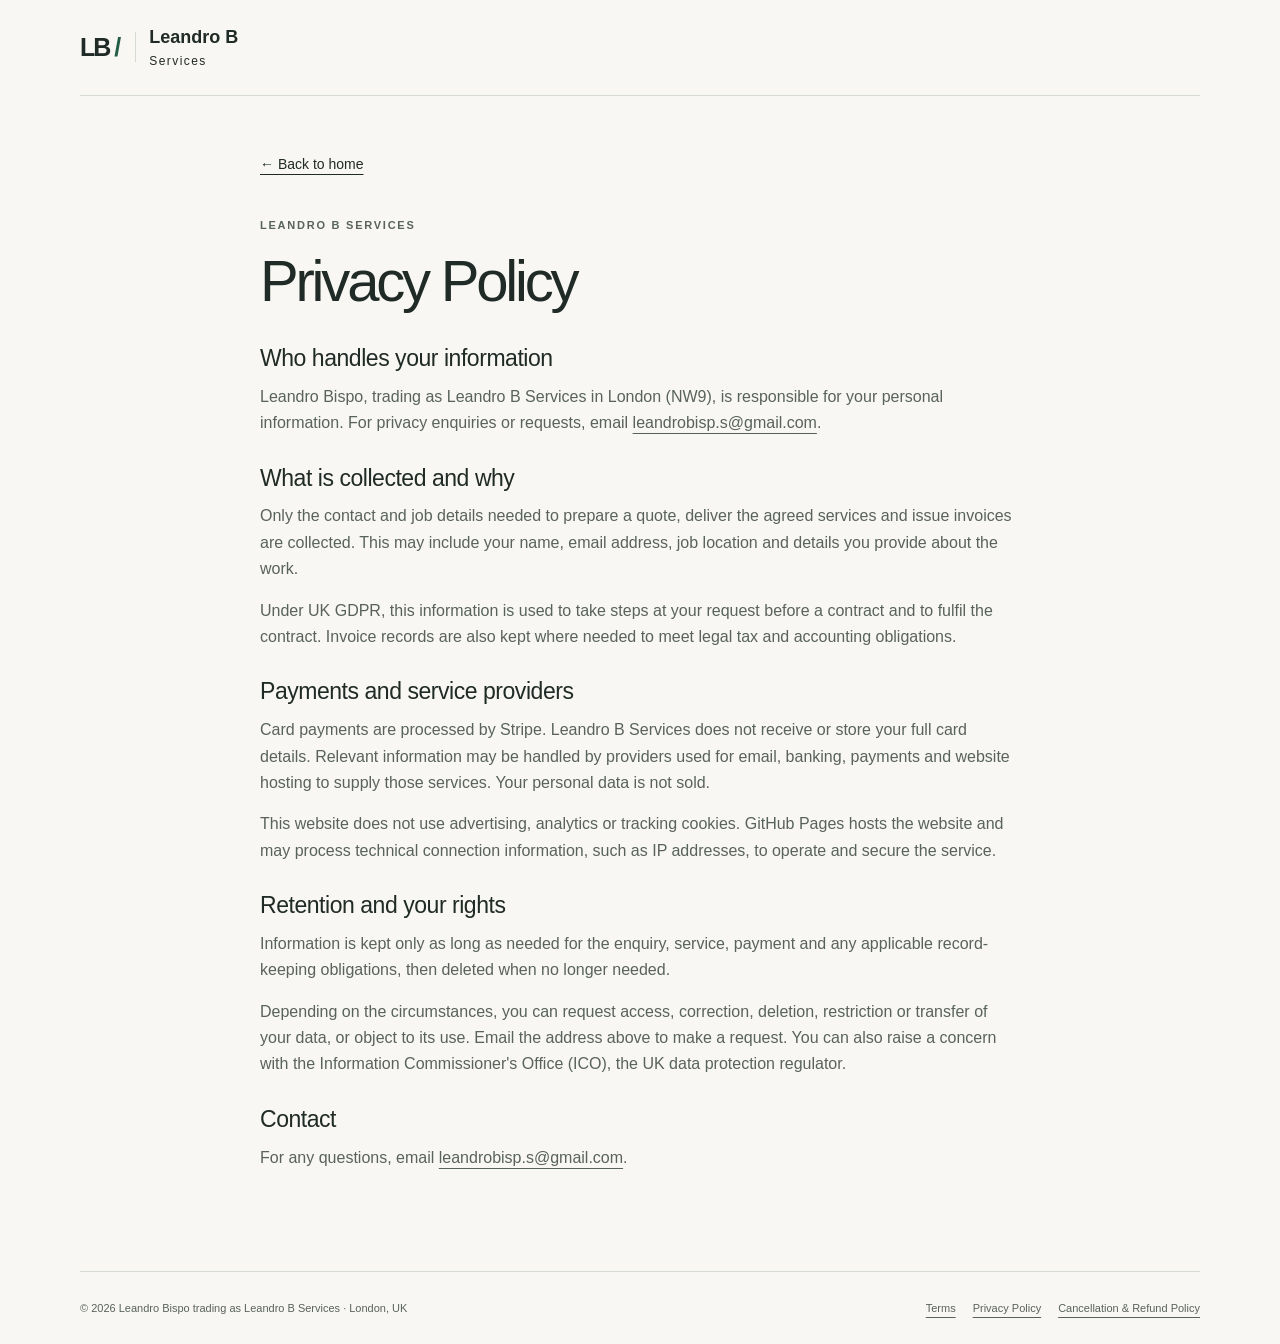
==== privacy.html @ 5bfb787a "Build Leandro B Services static website" ====
<!doctype html>
<html lang="en-GB"><head><meta charset="utf-8"><meta name="viewport" content="width=device-width, initial-scale=1"><title>Privacy Policy | Leandro B Services</title><meta name="description" content="How Leandro B Services uses contact and job information to quote, deliver services and invoice."><link rel="icon" href="favicon.svg" type="image/svg+xml"><link rel="stylesheet" href="styles.css"><script src="payments.js" defer></script></head>
<body><a class="skip" href="#main">Skip to content</a><header class="header wrap"><a class="brand" href="index.html"><span class="brand-mark" aria-hidden="true">LB<span> /</span></span><span>Leandro B<span class="brand-sub">Services</span></span></a></header>
<main id="main" class="policy wrap"><a class="back" href="index.html">← Back to home</a><p class="eyebrow">Leandro B Services</p><h1>Privacy Policy</h1><h2>Who handles your information</h2><p>Leandro Bispo, trading as Leandro B Services in London (NW9), is responsible for your personal information. For privacy enquiries or requests, email <a href="mailto:leandrobisp.s@gmail.com">leandrobisp.s@gmail.com</a>.</p>
<h2>What is collected and why</h2><p>Only the contact and job details needed to prepare a quote, deliver the agreed services and issue invoices are collected. This may include your name, email address, job location and details you provide about the work.</p><p>Under UK GDPR, this information is used to take steps at your request before a contract and to fulfil the contract. Invoice records are also kept where needed to meet legal tax and accounting obligations.</p>
<h2>Payments and service providers</h2><p>Card payments are processed by Stripe. Leandro B Services does not receive or store your full card details. Relevant information may be handled by providers used for email, banking, payments and website hosting to supply those services. Your personal data is not sold.</p><p>This website does not use advertising, analytics or tracking cookies. GitHub Pages hosts the website and may process technical connection information, such as IP addresses, to operate and secure the service.</p>
<h2>Retention and your rights</h2><p>Information is kept only as long as needed for the enquiry, service, payment and any applicable record-keeping obligations, then deleted when no longer needed.</p><p>Depending on the circumstances, you can request access, correction, deletion, restriction or transfer of your data, or object to its use. Email the address above to make a request. You can also raise a concern with the Information Commissioner's Office (ICO), the UK data protection regulator.</p><h2>Contact</h2><p>For any questions, email <a href="mailto:leandrobisp.s@gmail.com">leandrobisp.s@gmail.com</a>.</p></main>
<footer class="footer wrap"><p>© <span data-year>2026</span> Leandro Bispo trading as Leandro B Services · London, UK</p><nav aria-label="Policies"><a href="terms.html">Terms</a><a href="privacy.html">Privacy Policy</a><a href="refunds.html">Cancellation &amp; Refund Policy</a></nav></footer></body></html>
---- styles.css ----
:root{--paper:#f8f7f3;--ink:#202a26;--muted:#59625c;--accent:#235d47;--line:#d6dbd2;--soft:#edf0e9;--white:#fff; font-family:Arial,Helvetica,sans-serif;color:var(--ink);background:var(--paper);font-synthesis:none}*{box-sizing:border-box}html{scroll-behavior:smooth;scroll-padding-top:24px}body{margin:0;font-size:16px;line-height:1.65}a{color:inherit;text-underline-offset:5px}a:hover{color:var(--accent)}a:focus-visible{outline:3px solid var(--accent);outline-offset:5px}h1,h2,h3,p{margin:0}h1,h2,h3{line-height:1.12;font-weight:500}h1{font-size:clamp(48px,7.3vw,96px);letter-spacing:-.055em}h1 span{color:var(--accent)}h2{font-size:clamp(30px,3.5vw,43px);letter-spacing:-.04em}h3{font-size:23px;letter-spacing:-.025em}.wrap{width:min(1120px,calc(100% - 64px));margin-inline:auto}.header{display:flex;justify-content:space-between;align-items:center;gap:24px;padding-block:27px;border-bottom:1px solid var(--line)}.brand{display:flex;align-items:center;gap:13px;text-decoration:none;font-size:18px;font-weight:600;line-height:1.2}.brand-mark{font-size:25px;letter-spacing:-2px;border-right:1px solid var(--line);padding-right:16px}.brand-mark span{color:var(--accent)}.brand-sub{display:block;font-size:12px;font-weight:400;letter-spacing:.12em;margin-top:5px}.header nav{display:flex;gap:32px;font-size:14px}.header nav a{text-decoration:none}.header nav a:hover{text-decoration:underline}.hero{padding-top:68px}.eyebrow{text-transform:uppercase;font-size:11px;letter-spacing:.16em;font-weight:600;color:var(--accent);margin-bottom:23px}.dot{display:inline-block;width:7px;height:7px;background:var(--accent);border-radius:50%;margin-right:8px}.hero-summary{font-size:19px;color:var(--muted);max-width:620px;margin:26px 0 27px}.button{display:inline-flex;gap:38px;align-items:center;justify-content:space-between;background:var(--accent);color:white;border-radius:4px;padding:14px 22px;text-decoration:none;font-size:14px;font-weight:600;min-height:48px}.button:hover{background:#174432;color:white}.hero-bottom{display:flex;justify-content:space-between;gap:18px;margin-top:58px;padding:22px 0;border-top:1px solid var(--line);font-size:12px;color:var(--muted)}.hero-bottom a{text-decoration:none}.hero-bottom a span{margin-left:24px}.section{padding-block:76px}.services{background:var(--soft);border-block:1px solid var(--line)}.section-heading{display:flex;justify-content:space-between;align-items:end;gap:30px;margin-bottom:33px}.section-heading .eyebrow{margin-bottom:15px}.section-heading>p{font-size:14px;color:var(--muted)}.cards{display:grid;grid-template-columns:repeat(3,1fr);gap:18px}.card{background:var(--paper);border:1px solid var(--line);border-radius:6px;padding:28px 25px 30px}.card-top{display:flex;align-items:center;justify-content:space-between;margin-bottom:36px;color:var(--muted);font-size:12px}.card svg{width:39px;height:39px;fill:none;stroke:var(--accent);stroke-width:1.5;stroke-linecap:round;stroke-linejoin:round}.card h3{font-size:22px}.card p{margin-top:15px;font-size:14px;color:var(--muted);min-height:47px}.card ul{list-style:none;margin:23px 0 0;padding:20px 0 0;border-top:1px solid var(--line);font-size:13px}.card li+li{margin-top:7px}.card li::before{content:'↗';color:var(--accent);margin-right:10px}.payment-grid{display:grid;grid-template-columns:1.3fr 1fr;gap:75px}.steps{list-style:none;margin:0;padding:0}.steps li{display:flex;gap:20px;padding:22px 0;border-bottom:1px solid var(--line)}.steps li:first-child{padding-top:0}.step-number{display:flex;flex-shrink:0;align-items:center;justify-content:center;width:30px;height:30px;border:1px solid var(--line);border-radius:50%;font-size:12px;color:var(--accent)}.steps h3{font-size:18px}.steps p{font-size:14px;color:var(--muted);margin-top:9px}.pay-panel{background:var(--soft);padding:32px;border:1px solid var(--line);border-radius:6px;align-self:start}.pay-panel h3{margin:12px 0 20px;font-size:29px}.pay-panel p{font-size:15px;color:var(--muted)}#payment-qr{padding:16px;background:white;width:224px;max-width:100%;margin-top:24px}#payment-qr img,#payment-qr canvas{max-width:100%;height:auto}.about{border-block:1px solid var(--line)}.about-grid{display:grid;grid-template-columns:1fr 1fr;gap:75px}.about-copy{font-size:23px;line-height:1.5;margin-bottom:20px}.about-copy+p{font-size:15px;color:var(--muted)}.contact{text-align:center;padding-block:82px}.contact h2{font-size:clamp(32px,4.5vw,52px)}.contact>p:not(.eyebrow){color:var(--muted);margin:17px 0}.email{display:block;width:fit-content;margin:0 auto 26px;font-size:18px;overflow-wrap:anywhere}.footer{border-top:1px solid var(--line);padding-block:27px;font-size:11px;color:var(--muted);display:flex;justify-content:space-between;gap:24px}.footer nav{display:flex;flex-wrap:wrap;gap:17px}.skip{position:absolute;top:-100px;left:16px;z-index:10;background:white;padding:10px}.skip:focus{top:12px}.policy{max-width:760px;padding-block:55px 85px;min-height:65vh}.back{display:inline-block;font-size:14px;margin-bottom:40px}.policy h1{font-size:clamp(36px,5vw,58px);margin-bottom:32px}.policy h2{font-size:23px;letter-spacing:-.02em;margin:29px 0 12px}.policy p{color:var(--muted);margin:0 0 15px}.policy a{overflow-wrap:anywhere}@media(max-width:760px){.wrap{width:calc(100% - 40px)}.header{align-items:flex-start;flex-direction:column;gap:23px;padding-block:22px}.header nav{gap:0;width:100%;justify-content:space-between}.header nav a{padding-block:8px}.hero{padding-top:44px}.hero-summary{font-size:17px;max-width:450px}.hero-bottom{margin-top:40px;font-size:11px}.section{padding-block:49px}.section-heading{display:block}.section-heading>p{margin-top:18px}.section-heading br{display:none}.cards,.payment-grid,.about-grid{grid-template-columns:1fr;gap:22px}.card{padding:26px}.card-top{margin-bottom:26px}.card p{min-height:0}.payment-grid{gap:30px}.about-grid{gap:26px}.about-copy{font-size:21px}.contact{padding-block:60px}.footer{flex-direction:column;gap:14px}.footer nav{gap:13px 20px}.policy{padding-top:30px}.policy .back{margin-bottom:30px}}@media(prefers-reduced-motion:reduce){html{scroll-behavior:auto}}
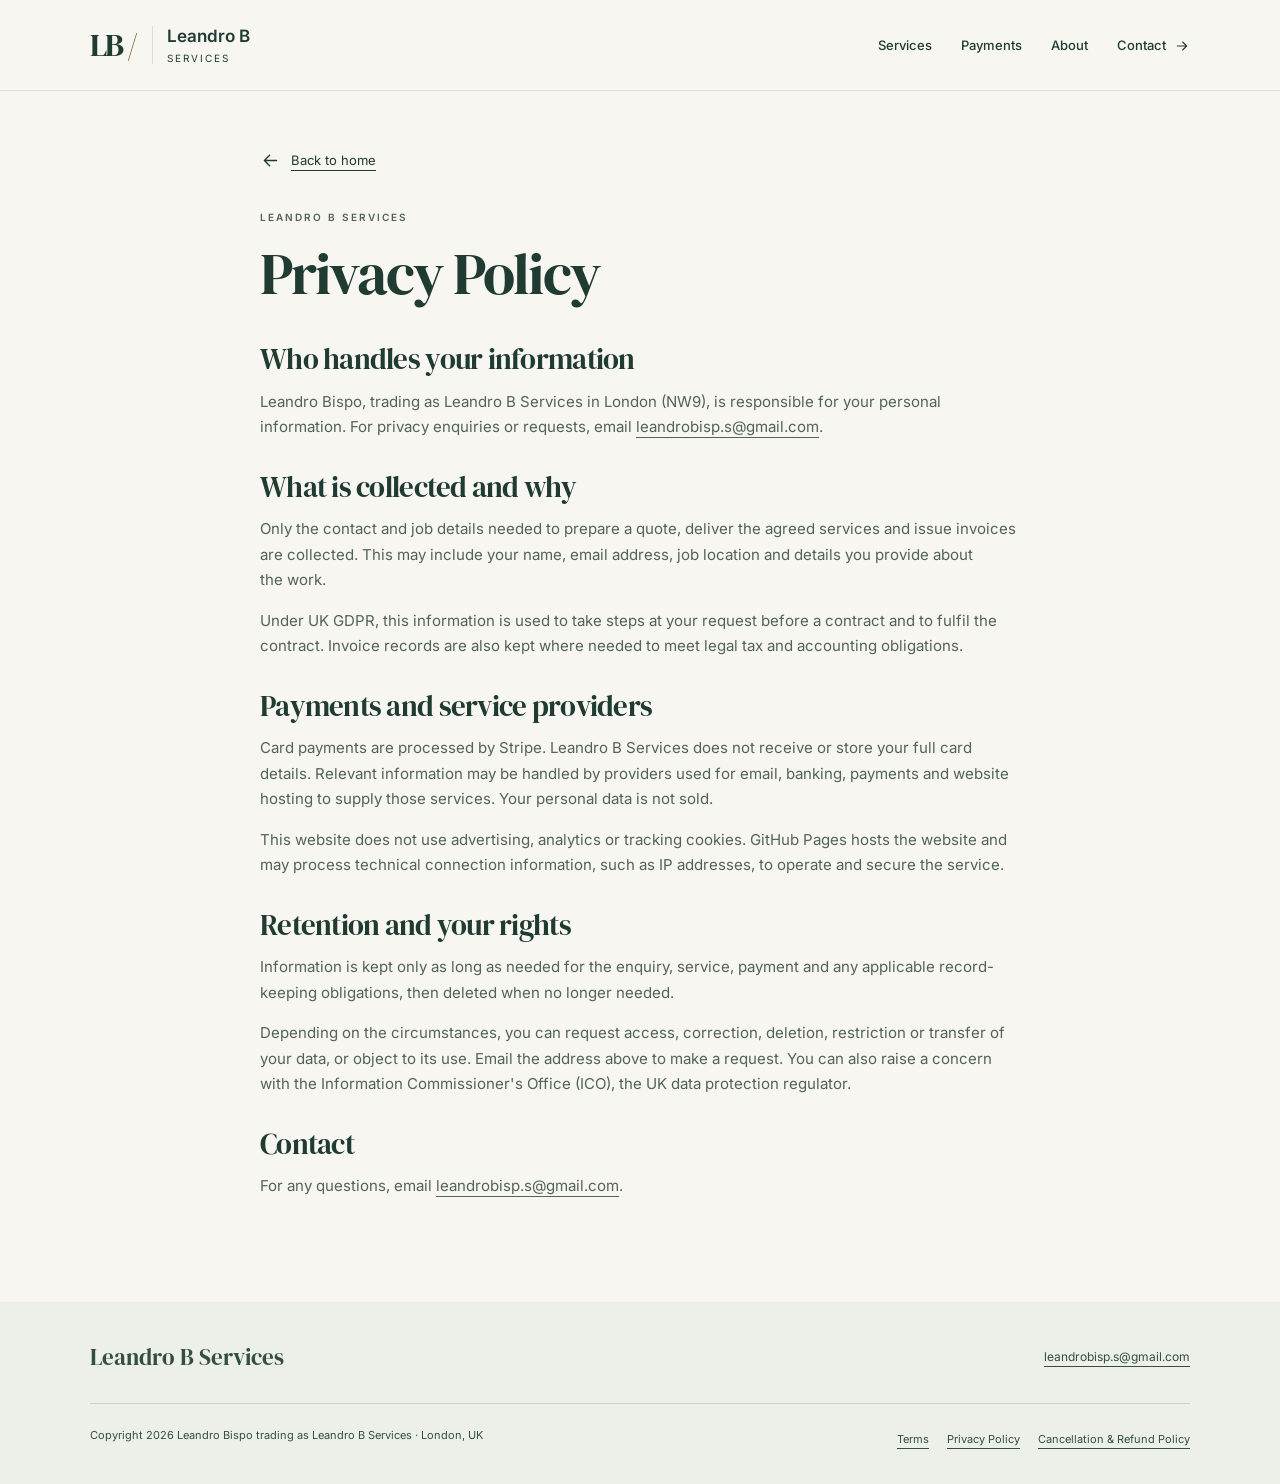
==== commit c4b4c977: "Refresh site design with optimised work photos and mobile accessibility fixes" ====
--- a/privacy.html
+++ b/privacy.html
@@ -1,8 +1,13 @@
 <!doctype html>
-<html lang="en-GB"><head><meta charset="utf-8"><meta name="viewport" content="width=device-width, initial-scale=1"><title>Privacy Policy | Leandro B Services</title><meta name="description" content="How Leandro B Services uses contact and job information to quote, deliver services and invoice."><link rel="icon" href="favicon.svg" type="image/svg+xml"><link rel="stylesheet" href="styles.css"><script src="payments.js" defer></script></head>
-<body><a class="skip" href="#main">Skip to content</a><header class="header wrap"><a class="brand" href="index.html"><span class="brand-mark" aria-hidden="true">LB<span> /</span></span><span>Leandro B<span class="brand-sub">Services</span></span></a></header>
-<main id="main" class="policy wrap"><a class="back" href="index.html">← Back to home</a><p class="eyebrow">Leandro B Services</p><h1>Privacy Policy</h1><h2>Who handles your information</h2><p>Leandro Bispo, trading as Leandro B Services in London (NW9), is responsible for your personal information. For privacy enquiries or requests, email <a href="mailto:leandrobisp.s@gmail.com">leandrobisp.s@gmail.com</a>.</p>
+<html lang="en-GB"><head><meta charset="utf-8"><meta name="viewport" content="width=device-width, initial-scale=1"><title>Privacy Policy | Leandro B Services</title><meta name="description" content="How Leandro B Services uses contact and job information to quote, deliver services and invoice."><link rel="icon" href="favicon.svg" type="image/svg+xml"><link rel="stylesheet" href="assets/fonts/fonts.css">
+<link rel="stylesheet" href="styles.css">
+<script src="site.js" defer></script><script src="payments.js" defer></script></head>
+<body><a class="skip" href="#main">Skip to content</a><header class="header">
+    <div class="wrap header-inner"><a class="brand" href="index.html" aria-label="Leandro B Services home"><span class="brand-mark" aria-hidden="true">LB<span> /</span></span><span>Leandro B<span class="brand-sub">Services</span></span></a>
+    <nav aria-label="Main navigation"><a href="index.html#services">Services</a><a href="index.html#payments">Payments</a><a href="index.html#about">About</a><a href="index.html#contact">Contact <span aria-hidden="true"><svg class="icon" viewBox="0 0 24 24" fill="none" stroke="currentColor" stroke-width="1.6" stroke-linecap="round" stroke-linejoin="round" aria-hidden="true" focusable="false"><path d="M5 12h14m-6-6 6 6-6 6"/></svg></span></a></nav>
+  </div></header>
+<main id="main" class="policy wrap"><a class="back" href="index.html"><svg class="icon" viewBox="0 0 24 24" fill="none" stroke="currentColor" stroke-width="1.6" stroke-linecap="round" stroke-linejoin="round" aria-hidden="true" focusable="false"><path d="M19 12H5m6-6-6 6 6 6"/></svg> Back to home</a><p class="eyebrow">Leandro B Services</p><h1>Privacy Policy</h1><h2>Who handles your information</h2><p>Leandro Bispo, trading as Leandro B Services in London (NW9), is responsible for your personal information. For privacy enquiries or requests, email <a href="mailto:leandrobisp.s@gmail.com">leandrobisp.s@gmail.com</a>.</p>
 <h2>What is collected and why</h2><p>Only the contact and job details needed to prepare a quote, deliver the agreed services and issue invoices are collected. This may include your name, email address, job location and details you provide about the work.</p><p>Under UK GDPR, this information is used to take steps at your request before a contract and to fulfil the contract. Invoice records are also kept where needed to meet legal tax and accounting obligations.</p>
 <h2>Payments and service providers</h2><p>Card payments are processed by Stripe. Leandro B Services does not receive or store your full card details. Relevant information may be handled by providers used for email, banking, payments and website hosting to supply those services. Your personal data is not sold.</p><p>This website does not use advertising, analytics or tracking cookies. GitHub Pages hosts the website and may process technical connection information, such as IP addresses, to operate and secure the service.</p>
 <h2>Retention and your rights</h2><p>Information is kept only as long as needed for the enquiry, service, payment and any applicable record-keeping obligations, then deleted when no longer needed.</p><p>Depending on the circumstances, you can request access, correction, deletion, restriction or transfer of your data, or object to its use. Email the address above to make a request. You can also raise a concern with the Information Commissioner's Office (ICO), the UK data protection regulator.</p><h2>Contact</h2><p>For any questions, email <a href="mailto:leandrobisp.s@gmail.com">leandrobisp.s@gmail.com</a>.</p></main>
-<footer class="footer wrap"><p>© <span data-year>2026</span> Leandro Bispo trading as Leandro B Services · London, UK</p><nav aria-label="Policies"><a href="terms.html">Terms</a><a href="privacy.html">Privacy Policy</a><a href="refunds.html">Cancellation &amp; Refund Policy</a></nav></footer></body></html>+<footer class="footer"><div class="wrap"><div class="footer-top"><a class="footer-brand" href="index.html">Leandro B Services</a><a href="mailto:leandrobisp.s@gmail.com">leandrobisp.s@gmail.com</a></div><div class="footer-bottom"><p>Copyright <span data-year>2026</span> Leandro Bispo trading as Leandro B Services · London, UK</p><nav aria-label="Policies"><a href="terms.html">Terms</a><a href="privacy.html">Privacy Policy</a><a href="refunds.html">Cancellation &amp; Refund Policy</a></nav></div></div></footer></body></html>
--- a/assets/fonts/fonts.css
+++ b/assets/fonts/fonts.css
@@ -0,0 +1,32 @@
+@font-face {
+  font-family: 'DM Serif Display';
+  font-style: normal;
+  font-weight: 400;
+  font-display: swap;
+  src: url(latin-1.woff2) format('woff2');
+  unicode-range: U+0000-00FF, U+0131, U+0152-0153, U+02BB-02BC, U+02C6, U+02DA, U+02DC, U+0304, U+0308, U+0329, U+2000-206F, U+20AC, U+2122, U+2191, U+2193, U+2212, U+2215, U+FEFF, U+FFFD;
+}
+@font-face {
+  font-family: 'Inter';
+  font-style: normal;
+  font-weight: 400;
+  font-display: swap;
+  src: url(latin-2.woff2) format('woff2');
+  unicode-range: U+0000-00FF, U+0131, U+0152-0153, U+02BB-02BC, U+02C6, U+02DA, U+02DC, U+0304, U+0308, U+0329, U+2000-206F, U+20AC, U+2122, U+2191, U+2193, U+2212, U+2215, U+FEFF, U+FFFD;
+}
+@font-face {
+  font-family: 'Inter';
+  font-style: normal;
+  font-weight: 500;
+  font-display: swap;
+  src: url(latin-2.woff2) format('woff2');
+  unicode-range: U+0000-00FF, U+0131, U+0152-0153, U+02BB-02BC, U+02C6, U+02DA, U+02DC, U+0304, U+0308, U+0329, U+2000-206F, U+20AC, U+2122, U+2191, U+2193, U+2212, U+2215, U+FEFF, U+FFFD;
+}
+@font-face {
+  font-family: 'Inter';
+  font-style: normal;
+  font-weight: 600;
+  font-display: swap;
+  src: url(latin-2.woff2) format('woff2');
+  unicode-range: U+0000-00FF, U+0131, U+0152-0153, U+02BB-02BC, U+02C6, U+02DA, U+02DC, U+0304, U+0308, U+0329, U+2000-206F, U+20AC, U+2122, U+2191, U+2193, U+2212, U+2215, U+FEFF, U+FFFD;
+}
--- a/styles.css
+++ b/styles.css
@@ -1 +1,5 @@
-:root{--paper:#f8f7f3;--ink:#202a26;--muted:#59625c;--accent:#235d47;--line:#d6dbd2;--soft:#edf0e9;--white:#fff; font-family:Arial,Helvetica,sans-serif;color:var(--ink);background:var(--paper);font-synthesis:none}*{box-sizing:border-box}html{scroll-behavior:smooth;scroll-padding-top:24px}body{margin:0;font-size:16px;line-height:1.65}a{color:inherit;text-underline-offset:5px}a:hover{color:var(--accent)}a:focus-visible{outline:3px solid var(--accent);outline-offset:5px}h1,h2,h3,p{margin:0}h1,h2,h3{line-height:1.12;font-weight:500}h1{font-size:clamp(48px,7.3vw,96px);letter-spacing:-.055em}h1 span{color:var(--accent)}h2{font-size:clamp(30px,3.5vw,43px);letter-spacing:-.04em}h3{font-size:23px;letter-spacing:-.025em}.wrap{width:min(1120px,calc(100% - 64px));margin-inline:auto}.header{display:flex;justify-content:space-between;align-items:center;gap:24px;padding-block:27px;border-bottom:1px solid var(--line)}.brand{display:flex;align-items:center;gap:13px;text-decoration:none;font-size:18px;font-weight:600;line-height:1.2}.brand-mark{font-size:25px;letter-spacing:-2px;border-right:1px solid var(--line);padding-right:16px}.brand-mark span{color:var(--accent)}.brand-sub{display:block;font-size:12px;font-weight:400;letter-spacing:.12em;margin-top:5px}.header nav{display:flex;gap:32px;font-size:14px}.header nav a{text-decoration:none}.header nav a:hover{text-decoration:underline}.hero{padding-top:68px}.eyebrow{text-transform:uppercase;font-size:11px;letter-spacing:.16em;font-weight:600;color:var(--accent);margin-bottom:23px}.dot{display:inline-block;width:7px;height:7px;background:var(--accent);border-radius:50%;margin-right:8px}.hero-summary{font-size:19px;color:var(--muted);max-width:620px;margin:26px 0 27px}.button{display:inline-flex;gap:38px;align-items:center;justify-content:space-between;background:var(--accent);color:white;border-radius:4px;padding:14px 22px;text-decoration:none;font-size:14px;font-weight:600;min-height:48px}.button:hover{background:#174432;color:white}.hero-bottom{display:flex;justify-content:space-between;gap:18px;margin-top:58px;padding:22px 0;border-top:1px solid var(--line);font-size:12px;color:var(--muted)}.hero-bottom a{text-decoration:none}.hero-bottom a span{margin-left:24px}.section{padding-block:76px}.services{background:var(--soft);border-block:1px solid var(--line)}.section-heading{display:flex;justify-content:space-between;align-items:end;gap:30px;margin-bottom:33px}.section-heading .eyebrow{margin-bottom:15px}.section-heading>p{font-size:14px;color:var(--muted)}.cards{display:grid;grid-template-columns:repeat(3,1fr);gap:18px}.card{background:var(--paper);border:1px solid var(--line);border-radius:6px;padding:28px 25px 30px}.card-top{display:flex;align-items:center;justify-content:space-between;margin-bottom:36px;color:var(--muted);font-size:12px}.card svg{width:39px;height:39px;fill:none;stroke:var(--accent);stroke-width:1.5;stroke-linecap:round;stroke-linejoin:round}.card h3{font-size:22px}.card p{margin-top:15px;font-size:14px;color:var(--muted);min-height:47px}.card ul{list-style:none;margin:23px 0 0;padding:20px 0 0;border-top:1px solid var(--line);font-size:13px}.card li+li{margin-top:7px}.card li::before{content:'↗';color:var(--accent);margin-right:10px}.payment-grid{display:grid;grid-template-columns:1.3fr 1fr;gap:75px}.steps{list-style:none;margin:0;padding:0}.steps li{display:flex;gap:20px;padding:22px 0;border-bottom:1px solid var(--line)}.steps li:first-child{padding-top:0}.step-number{display:flex;flex-shrink:0;align-items:center;justify-content:center;width:30px;height:30px;border:1px solid var(--line);border-radius:50%;font-size:12px;color:var(--accent)}.steps h3{font-size:18px}.steps p{font-size:14px;color:var(--muted);margin-top:9px}.pay-panel{background:var(--soft);padding:32px;border:1px solid var(--line);border-radius:6px;align-self:start}.pay-panel h3{margin:12px 0 20px;font-size:29px}.pay-panel p{font-size:15px;color:var(--muted)}#payment-qr{padding:16px;background:white;width:224px;max-width:100%;margin-top:24px}#payment-qr img,#payment-qr canvas{max-width:100%;height:auto}.about{border-block:1px solid var(--line)}.about-grid{display:grid;grid-template-columns:1fr 1fr;gap:75px}.about-copy{font-size:23px;line-height:1.5;margin-bottom:20px}.about-copy+p{font-size:15px;color:var(--muted)}.contact{text-align:center;padding-block:82px}.contact h2{font-size:clamp(32px,4.5vw,52px)}.contact>p:not(.eyebrow){color:var(--muted);margin:17px 0}.email{display:block;width:fit-content;margin:0 auto 26px;font-size:18px;overflow-wrap:anywhere}.footer{border-top:1px solid var(--line);padding-block:27px;font-size:11px;color:var(--muted);display:flex;justify-content:space-between;gap:24px}.footer nav{display:flex;flex-wrap:wrap;gap:17px}.skip{position:absolute;top:-100px;left:16px;z-index:10;background:white;padding:10px}.skip:focus{top:12px}.policy{max-width:760px;padding-block:55px 85px;min-height:65vh}.back{display:inline-block;font-size:14px;margin-bottom:40px}.policy h1{font-size:clamp(36px,5vw,58px);margin-bottom:32px}.policy h2{font-size:23px;letter-spacing:-.02em;margin:29px 0 12px}.policy p{color:var(--muted);margin:0 0 15px}.policy a{overflow-wrap:anywhere}@media(max-width:760px){.wrap{width:calc(100% - 40px)}.header{align-items:flex-start;flex-direction:column;gap:23px;padding-block:22px}.header nav{gap:0;width:100%;justify-content:space-between}.header nav a{padding-block:8px}.hero{padding-top:44px}.hero-summary{font-size:17px;max-width:450px}.hero-bottom{margin-top:40px;font-size:11px}.section{padding-block:49px}.section-heading{display:block}.section-heading>p{margin-top:18px}.section-heading br{display:none}.cards,.payment-grid,.about-grid{grid-template-columns:1fr;gap:22px}.card{padding:26px}.card-top{margin-bottom:26px}.card p{min-height:0}.payment-grid{gap:30px}.about-grid{gap:26px}.about-copy{font-size:21px}.contact{padding-block:60px}.footer{flex-direction:column;gap:14px}.footer nav{gap:13px 20px}.policy{padding-top:30px}.policy .back{margin-bottom:30px}}@media(prefers-reduced-motion:reduce){html{scroll-behavior:auto}}
+:root{--paper:#f7f6f1;--ink:#203b32;--muted:#52635a;--accent:#235d47;--dark:#143e30;--gold:#d8bd80;--line:#d8dfd8;--soft:#edf2ec;--white:#fff;font-family:Inter,Arial,sans-serif;color:var(--ink);background:var(--paper);font-synthesis:none}*{box-sizing:border-box}html{scroll-behavior:smooth;scroll-padding-top:110px}body{margin:0;line-height:1.7;font-size:15px}a{color:inherit;text-underline-offset:5px}a:hover{text-decoration-thickness:2px}a:focus-visible{outline:3px solid #986f29;outline-offset:5px}h1,h2,h3,p,figure{margin:0}h1,h2,h3{font-family:'DM Serif Display',Georgia,serif;font-weight:400;line-height:1.12}h1{font-size:clamp(46px,5.6vw,72px);letter-spacing:-.035em}h2{font-size:clamp(34px,4vw,48px);letter-spacing:-.025em}h3{font-size:25px}p{text-wrap:pretty}.wrap{width:min(1100px,calc(100% - 64px));margin-inline:auto}.icon{width:21px;height:21px;flex-shrink:0;vertical-align:middle}.header{position:sticky;top:0;z-index:20;background:rgba(247,246,241,.96);backdrop-filter:blur(16px);border-bottom:1px solid var(--line)}.header-inner{display:flex;justify-content:space-between;align-items:center;gap:28px;min-height:90px}.brand{display:flex;gap:14px;align-items:center;text-decoration:none;font-weight:600;font-size:17px;line-height:1.2}.brand-mark{font-family:'DM Serif Display',Georgia,serif;font-size:32px;letter-spacing:-2px;border-right:1px solid var(--line);padding-right:16px}.brand-mark span{color:#80602d}.brand-sub{display:block;text-transform:uppercase;letter-spacing:.2em;font-weight:400;font-size:10px;margin-top:6px}.header nav{display:flex;align-items:center;gap:29px;font-size:13px;font-weight:500}.header nav a{padding:12px 0;text-decoration:none}.header nav a:hover{color:var(--accent);text-decoration:underline}.header nav .icon{width:16px;height:16px;margin-left:5px}.hero{background:var(--dark);color:var(--paper);padding:65px 0 0}.hero-grid{display:grid;grid-template-columns:1.12fr 1fr;gap:55px;align-items:center}.hero-copy{padding:16px 0}.eyebrow{text-transform:uppercase;font-size:10px;letter-spacing:.2em;font-weight:600;color:var(--accent);margin-bottom:21px}.hero .eyebrow,.contact .eyebrow{color:var(--gold)}.dot{display:inline-block;width:6px;height:6px;background:var(--gold);border-radius:50%;margin-right:6px}.hero h1 span{color:var(--gold)}.hero-summary{color:#e0e7df;font-size:17px;margin:25px 0 28px;max-width:440px;line-height:1.8}.button{display:inline-flex;align-items:center;justify-content:center;gap:17px;min-height:49px;padding:13px 20px;border:1px solid transparent;border-radius:5px;background:var(--accent);color:white;text-decoration:none;font-size:12px;font-weight:600;transition:background .2s,transform .2s}.button:hover{background:#163f30;transform:translateY(-2px)}.button:active{transform:translateY(0)}.hero .button,.contact .button{background:var(--gold);color:#183c2f}.hero .button:hover,.contact .button:hover{background:#e8cf99}.hero .button-secondary{background:transparent;color:var(--paper);border-color:#91a79b;margin-left:8px}.hero .button-secondary:hover{background:#25533f}.hero-photo{position:relative;padding:0 0 20px 16px}.hero-photo:before{content:'';position:absolute;inset:18px 16px 0 0;border:1px solid #8d855d;border-radius:90px 8px 8px 8px}.hero-photo picture{position:relative;display:block}.hero-photo img{display:block;width:100%;height:475px;object-fit:cover;object-position:center 48%;border-radius:90px 8px 8px 8px}.hero-photo figcaption{position:absolute;bottom:42px;left:34px;right:18px;background:rgba(20,62,48,.96);padding:12px 15px;font-size:11px;letter-spacing:.03em;border-left:2px solid var(--gold)}.trust-strip{list-style:none;display:grid;grid-template-columns:repeat(4,1fr);gap:23px;margin:46px 0 0;padding:25px 0;border-top:1px solid #547363}.trust-strip li{display:flex;align-items:center;gap:12px;font-size:11px}.trust-strip svg{color:var(--gold)}.hero-bottom{display:flex;justify-content:space-between;border-top:1px solid #547363;padding:15px 0;font-size:10px;color:#dde6de}.hero-bottom a{text-decoration:none;display:flex;gap:12px;align-items:center}.hero-bottom .icon{width:15px;height:15px}.section{padding-block:88px}.services,.recent{background:var(--paper)}.section-heading{display:flex;justify-content:space-between;gap:32px;align-items:end;margin-bottom:35px}.section-heading .eyebrow{margin-bottom:16px}.section-heading>p{color:var(--muted);font-size:13px}.cards{display:grid;grid-template-columns:repeat(3,1fr);gap:22px}.card{background:white;border:1px solid var(--line);border-radius:10px;padding:25px;box-shadow:0 8px 28px #173a2b08;transition:transform .25s,box-shadow .25s}.card:hover{transform:translateY(-5px);box-shadow:0 16px 32px #173a2b12}.card:active{transform:translateY(-2px)}.card-top{display:flex;align-items:center;justify-content:space-between;margin-bottom:23px;font-size:11px;color:var(--muted)}.card-top>svg{box-sizing:content-box;width:33px;height:33px;padding:15px;border-radius:50%;background:var(--soft);fill:none;stroke:var(--accent);stroke-width:1.5;stroke-linecap:round;stroke-linejoin:round}.card picture,.tech-visual{display:block;margin:0 -25px 25px;height:175px;overflow:hidden}.card picture img{display:block;width:100%;height:100%;object-fit:cover;object-position:50% 58%}.card:nth-child(2) picture img{object-position:50% 70%}.tech-visual{background:#e9eee6;display:flex;align-items:center;justify-content:center}.tech-visual svg{width:82%;height:90%;stroke:var(--accent);stroke-width:1.5}.card h3{font-size:26px}.card p{margin-top:14px;color:var(--muted);font-size:13px;min-height:44px}.card ul{list-style:none;padding:20px 0 0;margin:21px 0 0;border-top:1px solid var(--line);font-size:11px}.card li{display:flex;gap:9px;align-items:flex-start;margin-top:9px}.card li .icon{width:15px;height:19px;color:var(--accent)}#payments{background:white;position:relative}#payments:before{content:'';position:absolute;inset:0 calc((1100px - 100vw)/2);background:white;z-index:-1}.payment-grid{display:grid;grid-template-columns:1.2fr 1fr;gap:70px}.steps{list-style:none;padding:0;margin:0}.steps li{display:flex;gap:18px;padding:22px 0;border-bottom:1px solid var(--line)}.steps li:first-child{padding-top:0}.step-number{flex-shrink:0;width:31px;height:31px;border:1px solid #acbdb0;display:flex;align-items:center;justify-content:center;border-radius:50%;font-size:12px;color:var(--accent)}.steps h3{font-size:24px}.steps p{margin-top:9px;font-size:13px;color:var(--muted)}.pay-panel{align-self:start;background:var(--paper);border:1px solid var(--line);border-top:3px solid #9d7a3d;border-radius:10px;padding:30px;box-shadow:0 8px 30px #173a2b08}.icon-badge{display:inline-flex;padding:14px;background:var(--soft);border-radius:50%;margin-bottom:18px}.icon-badge .icon{width:27px;height:27px;color:var(--accent)}.pay-panel h3{font-size:32px;margin-bottom:16px}.pay-panel p{color:var(--muted);font-size:13px}.pay-panel .stripe-note{font-size:11px;font-weight:600;margin:20px 0;padding-bottom:20px;border-bottom:1px solid var(--line)}#online-payment p{font-size:12px}#payment-qr{padding:16px;background:white;width:224px;max-width:100%;margin-top:24px}#payment-qr img,#payment-qr canvas{max-width:100%;height:auto}.why{background:var(--soft)}.why-grid{display:grid;grid-template-columns:repeat(4,1fr);gap:35px;margin-top:37px}.why-grid article>.icon{color:#765c2c;margin-bottom:19px;width:27px;height:27px}.why-grid h3{font-size:24px;margin-bottom:13px}.why-grid p{font-size:13px;color:var(--muted)}.gallery{display:grid;grid-template-columns:repeat(3,1fr);gap:27px 22px}.gallery picture{display:block;border-radius:8px;overflow:hidden;background:var(--soft)}.gallery img{display:block;width:100%;height:300px;object-fit:cover;transition:transform .4s}.gallery figure:hover img{transform:scale(1.025)}.gallery figcaption{padding-top:11px;font-size:12px;color:var(--muted)}.about{background:white}.about-grid{display:grid;grid-template-columns:1fr 1fr;gap:90px;align-items:center}.monogram{display:flex;align-items:center;justify-content:center;font-family:'DM Serif Display',Georgia,serif;font-size:39px;width:94px;height:94px;border-radius:50%;background:var(--dark);color:var(--gold);border:4px solid var(--soft);outline:1px solid #ad8c50;margin-bottom:30px}.about-copy{font-size:23px;line-height:1.6;font-family:'DM Serif Display',Georgia,serif;margin-bottom:19px}.about-copy+p{font-size:14px;color:var(--muted)}.contact{background:var(--dark);color:var(--paper);text-align:center}.contact h2{font-size:clamp(37px,4.5vw,53px)}.contact p:not(.eyebrow){color:#dce5dc;margin:18px 0}.email{display:block;font-size:clamp(18px,3.2vw,34px);font-family:'DM Serif Display',Georgia,serif;width:fit-content;max-width:100%;overflow-wrap:anywhere;margin:0 auto 30px;text-decoration-thickness:1px}.footer{background:#edf0e9;color:#344e40;padding:32px 0}.footer-top{display:flex;justify-content:space-between;gap:20px;align-items:center;border-bottom:1px solid #c9d2c7;padding-bottom:22px;margin-bottom:22px;font-size:12px}.footer-brand{font-family:'DM Serif Display',Georgia,serif;font-size:23px;text-decoration:none}.footer-bottom{display:flex;gap:28px;justify-content:space-between;font-size:11px}.footer-bottom p{max-width:420px}.footer nav{display:flex;gap:18px;flex-wrap:wrap;align-items:start}.footer a{padding-block:4px}.skip{position:absolute;top:-100px;left:16px;background:white;padding:10px;z-index:30}.skip:focus{top:12px}.policy{max-width:760px;padding-block:58px 88px;min-height:65vh}.back{display:inline-flex;align-items:center;gap:10px;font-size:13px;margin-bottom:38px}.policy h1{font-size:clamp(39px,5vw,59px);margin-bottom:36px}.policy h2{font-size:29px;margin:31px 0 13px}.policy p{color:var(--muted);margin-bottom:15px}.policy a{overflow-wrap:anywhere}.reveal.revealed{animation:reveal .6s ease-out both}@keyframes reveal{from{opacity:.5;transform:translateY(12px)}to{opacity:1;transform:translateY(0)}}@media(min-width:761px) and (max-width:1164px){#payments:before{inset:0 -32px}.hero-grid{gap:30px}.hero .button-secondary{margin:12px 0 0}}@media(max-width:760px){html{scroll-padding-top:136px}.wrap{width:calc(100% - 40px)}.header-inner{min-height:0;flex-direction:column;align-items:flex-start;padding-block:13px 7px;gap:8px}.brand{font-size:15px}.brand-mark{font-size:27px}.brand-sub{font-size:9px}.header nav{width:100%;justify-content:space-between;gap:8px;font-size:11px}.header nav a{padding:9px 0}.header nav .icon{width:14px;height:14px}.hero{padding-top:36px}.hero-grid{grid-template-columns:1fr;gap:30px}.hero-copy{padding:0}.hero h1{font-size:clamp(43px,10.8vw,62px)}.hero .eyebrow{font-size:9px;letter-spacing:.13em}.hero-summary{font-size:15px;margin:20px 0 25px}.hero .button{width:100%;min-height:48px;font-size:12px}.hero .button-secondary{margin:10px 0 0}.hero-photo img{height:320px;border-top-left-radius:65px}.hero-photo:before{border-top-left-radius:65px}.hero-photo figcaption{font-size:10px}.trust-strip{grid-template-columns:1fr 1fr;gap:19px 13px;margin-top:30px;padding-block:23px}.trust-strip li{font-size:10px;gap:8px;line-height:1.6}.trust-strip .icon{width:19px;height:19px}.hero-bottom{font-size:9px;gap:16px}.hero-bottom p{max-width:160px}.section{padding-block:56px}.section-heading{display:block;margin-bottom:28px}.section-heading>p{margin-top:17px}.section-heading br{display:none}.cards,.payment-grid,.about-grid{grid-template-columns:1fr;gap:25px}.card{padding:26px}.card picture,.tech-visual{margin-inline:-26px;height:195px}.card p{min-height:0;font-size:14px}.card ul{font-size:12px}.card-top{margin-bottom:20px}.card-top>svg{width:34px;height:34px}.steps p{font-size:14px}#payments:before{inset:0 -20px}.pay-panel{padding:27px}.why-grid{grid-template-columns:1fr 1fr;gap:30px 22px}.why-grid h3{font-size:23px}.why-grid p{font-size:12px}.gallery{grid-template-columns:1fr 1fr;gap:22px 14px}.gallery img{height:210px}.gallery figcaption{font-size:11px}.about-grid{gap:28px}.about-copy{font-size:24px}.contact .email{font-size:clamp(20px,5.7vw,32px)}.footer-top,.footer-bottom{flex-direction:column;align-items:flex-start;gap:14px}.footer-bottom{font-size:12px}.footer nav{gap:8px 18px}.footer nav a{padding-block:8px}.policy{padding-top:35px}.policy h1{font-size:42px}}@media(max-width:360px){.why-grid{grid-template-columns:1fr}.gallery img{height:170px}.hero h1{font-size:40px}}@media(prefers-reduced-motion:reduce){html{scroll-behavior:auto}*,*:before,*:after{animation:none!important;transition:none!important;transform:none!important}}
+
+@media(max-width:760px){.header nav a{min-height:44px;display:inline-flex;align-items:center}.header nav{align-items:center}}
+
+#payments{width:100%;padding-inline:max(32px,calc((100% - 1100px)/2))}#payments:before{display:none}@media(max-width:760px){#payments{padding-inline:20px}}
